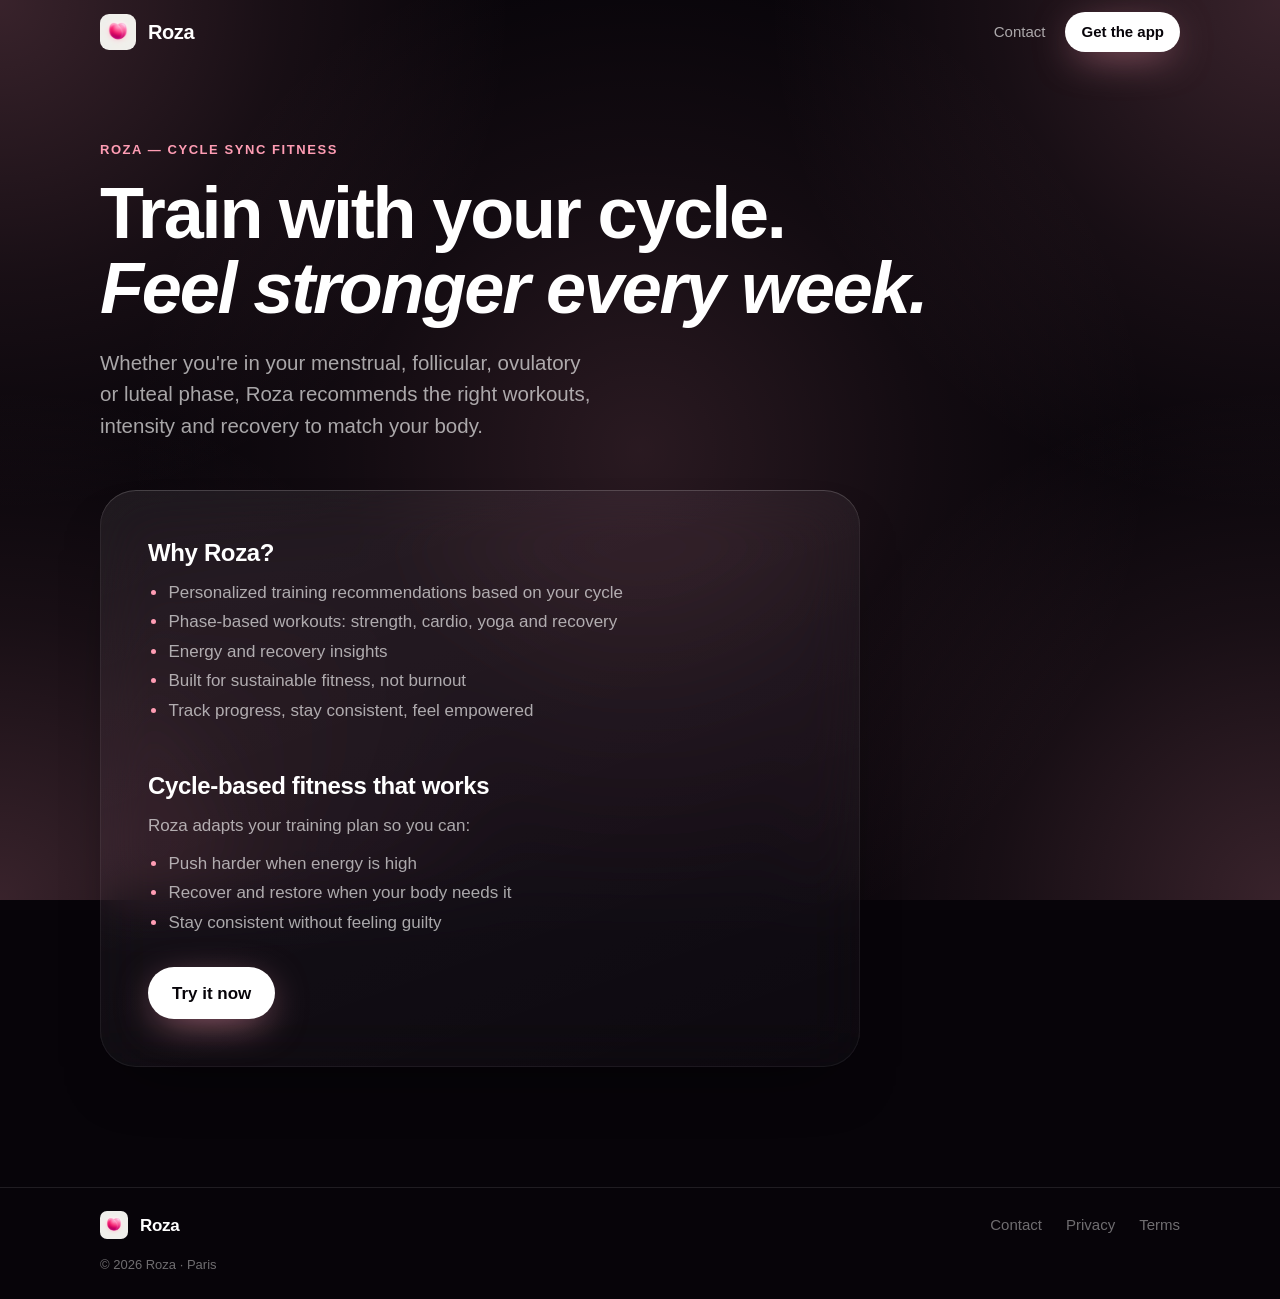
==== marketing/index.html @ 105c507b "Add unlisted Support and Marketing pages for the App Store listing Co-Authored-By: Claude Opus 5.5 <" ====
<!doctype html>
<html lang="en" class="no-js" data-phase="follicular">
<head>
  <meta charset="utf-8">
  <meta name="viewport" content="width=device-width, initial-scale=1, viewport-fit=cover">
  <title>Roza — Cycle Sync Fitness</title>
  <meta name="description" content="Train with your cycle. Roza recommends the right workouts, intensity and recovery for each phase of your month.">
  <!-- Reached from the App Store listing only: kept out of the site's links, the sitemap and search results. -->
  <meta name="robots" content="noindex">
  <link rel="canonical" href="https://rozacyclesync.com/marketing/">
  <meta name="theme-color" content="#070409">
  <meta name="apple-itunes-app" content="app-id=6754796676">
  <link rel="icon" type="image/png" href="/assets/favicon.png">
  <link rel="apple-touch-icon" href="/assets/apple-touch-icon.png">
  <link rel="stylesheet" href="/assets/style.css">
  <script defer src="/assets/main.js"></script>
</head>
<body>
  <a class="skip-link" href="#main">Skip to content</a>

  <div class="sky" aria-hidden="true">
    <span class="sky__pool"></span><span class="sky__pool"></span><span class="sky__pool"></span><span class="sky__pool"></span><span class="sky__pool"></span>
  </div>

  <header class="site-header">
    <div class="wrap">
      <a class="brand" href="/" aria-label="Roza home">
        <img src="/assets/apple-touch-icon.png" alt="" width="36" height="36">
        Roza
      </a>
      <nav class="nav" aria-label="Main">
        <a href="mailto:hello.rozaapp@gmail.com">Contact</a>
        <a class="btn btn--primary btn--small" href="https://apps.apple.com/app/id6754796676">Get the app</a>
      </nav>
    </div>
  </header>

  <main id="main">
    <section class="page-head">
      <div class="wrap">
        <p class="eyebrow">Roza — Cycle Sync Fitness</p>
        <h1>Train with your cycle. <em>Feel stronger every week.</em></h1>
        <p class="lede">Whether you're in your menstrual, follicular, ovulatory or luteal phase, Roza recommends the right workouts, intensity and recovery to match your body.</p>
      </div>
    </section>

    <section class="page-body">
      <div class="wrap">
        <article class="card prose">
          <h2>Why Roza?</h2>
          <ul>
            <li>Personalized training recommendations based on your cycle</li>
            <li>Phase-based workouts: strength, cardio, yoga and recovery</li>
            <li>Energy and recovery insights</li>
            <li>Built for sustainable fitness, not burnout</li>
            <li>Track progress, stay consistent, feel empowered</li>
          </ul>

          <h2>Cycle-based fitness that works</h2>
          <p>Roza adapts your training plan so you can:</p>
          <ul>
            <li>Push harder when energy is high</li>
            <li>Recover and restore when your body needs it</li>
            <li>Stay consistent without feeling guilty</li>
          </ul>

          <div class="hero__actions"><a class="btn btn--primary" href="https://apps.apple.com/app/id6754796676">Try it now</a></div>
        </article>
      </div>
    </section>
  </main>

  <footer class="site-footer">
    <div class="wrap">
      <a class="brand" href="/">
        <img src="/assets/apple-touch-icon.png" alt="" width="28" height="28">
        Roza
      </a>
      <nav class="site-footer__links" aria-label="Footer">
        <a href="mailto:hello.rozaapp@gmail.com">Contact</a>
        <a href="/privacy/">Privacy</a>
        <a href="/terms/">Terms</a>
      </nav>
      <p class="site-footer__legal">© 2026 Roza · Paris</p>
    </div>
  </footer>
</body>
</html>
---- assets/style.css ----
/* Roza — "Mesh Noir", mirrored from the app's DesignSystem package.
   Palette: Roza/Packages/DesignSystem/Sources/DesignSystem/Colors/Palette.swift */

@property --tint {
  syntax: "<color>";
  inherits: true;
  initial-value: #ff9db4;
}

@property --tint-deep {
  syntax: "<color>";
  inherits: true;
  initial-value: #d4536f;
}

@property --lum {
  syntax: "<number>";
  inherits: true;
  initial-value: 0.7;
}

:root {
  color-scheme: dark;

  /* Canvas */
  --noir: #070409;
  --noir-raised: #0d0812;
  --plum: #251e2b;

  /* Labels — the app expresses on-dark roles as alpha-on-white */
  --label-primary: #ffffff;
  --label-secondary: rgb(255 255 255 / 0.64);
  --label-tertiary: rgb(255 255 255 / 0.42);
  --fill: rgb(255 255 255 / 0.06);
  --fill-strong: rgb(255 255 255 / 0.1);
  --separator: rgb(255 255 255 / 0.1);

  /* Phase accents (base / deep) */
  --menstrual: #ff5775;
  --menstrual-deep: #a12341;
  --follicular: #ff9db4;
  --follicular-deep: #d4536f;
  --ovulation: #ffb199;
  --ovulation-deep: #d96a55;
  --luteal: #d6b2ff;
  --luteal-deep: #8a6cc4;

  --tint: var(--follicular);
  --tint-deep: var(--follicular-deep);
  --lum: 0.7;

  /* Spacing — xxxs(4) … xxxl(48); md(16) default gap, lg(20) margins */
  --xxxs: 4px;
  --xxs: 8px;
  --xs: 12px;
  --md: 16px;
  --lg: 20px;
  --xl: 24px;
  --xxl: 32px;
  --xxxl: 48px;

  /* Corner radius — sm(12) … xxl(28), card(36) */
  --r-sm: 12px;
  --r-md: 16px;
  --r-lg: 20px;
  --r-xl: 24px;
  --r-xxl: 28px;
  --r-card: 36px;

  /* Motion */
  --spring: cubic-bezier(0.34, 1.56, 0.64, 1);
  --handoff: cubic-bezier(0.22, 1, 0.36, 1);
  --chrome-fade: 0.6s ease;

  --font: -apple-system, BlinkMacSystemFont, "SF Pro Display", "SF Pro Text", "Inter", "Segoe UI",
    Roboto, "Helvetica Neue", Arial, sans-serif;

  transition: --tint 1.2s var(--handoff), --tint-deep 1.2s var(--handoff), --lum 1.2s var(--handoff);
}

:root[data-phase="menstrual"] {
  --tint: var(--menstrual);
  --tint-deep: var(--menstrual-deep);
  --lum: 0.35;
}

:root[data-phase="follicular"] {
  --tint: var(--follicular);
  --tint-deep: var(--follicular-deep);
  --lum: 0.7;
}

:root[data-phase="ovulation"] {
  --tint: var(--ovulation);
  --tint-deep: var(--ovulation-deep);
  --lum: 1;
}

:root[data-phase="luteal"] {
  --tint: var(--luteal);
  --tint-deep: var(--luteal-deep);
  --lum: 0.6;
}

*,
*::before,
*::after {
  box-sizing: border-box;
}

html {
  scroll-behavior: smooth;
  -webkit-text-size-adjust: 100%;
}

body {
  margin: 0;
  background: var(--noir);
  color: var(--label-primary);
  font-family: var(--font);
  font-size: 17px;
  line-height: 1.5;
  -webkit-font-smoothing: antialiased;
  overflow-x: hidden;
}

img {
  display: block;
  max-width: 100%;
}

a {
  color: inherit;
}

:focus-visible {
  outline: 2px solid var(--tint);
  outline-offset: 3px;
}

.skip-link {
  position: absolute;
  left: var(--md);
  top: -100px;
  z-index: 100;
  padding: var(--xxs) var(--md);
  border-radius: 999px;
  background: var(--label-primary);
  color: var(--noir);
  font-weight: 600;
  text-decoration: none;
}

.skip-link:focus {
  top: var(--md);
}

/* ---------- Sky: the app's drifting 3×3 mesh, as five breathing pools ---------- */

.sky {
  position: fixed;
  inset: 0;
  z-index: -1;
  overflow: hidden;
  background: var(--noir);
  pointer-events: none;
}

.sky__pool {
  position: absolute;
  width: 80vmax;
  height: 80vmax;
  margin: -40vmax 0 0 -40vmax;
  border-radius: 50%;
  background: radial-gradient(
    closest-side,
    color-mix(in srgb, var(--tint) 20%, transparent),
    color-mix(in srgb, var(--tint) 7%, transparent) 55%,
    transparent
  );
  animation: pool-breathe 12s ease-in-out infinite alternate, pool-drift 24s ease-in-out infinite;
}

.sky__pool:nth-child(1) { left: 0; top: 0; animation-duration: 8s, 24s; }
.sky__pool:nth-child(2) { left: 100%; top: 0; animation-duration: 12s, 24s; animation-delay: -3s, -6s; }
.sky__pool:nth-child(3) { left: 50%; top: 50%; animation-duration: 6s, 24s; animation-delay: -2s, -12s; opacity: 0.7; }
.sky__pool:nth-child(4) { left: 0; top: 100%; animation-duration: 12s, 24s; animation-delay: -7s, -18s; }
.sky__pool:nth-child(5) { left: 100%; top: 100%; animation-duration: 8s, 24s; animation-delay: -5s, -3s; }

@keyframes pool-breathe {
  from { opacity: 0.35; }
  to { opacity: 1; }
}

@keyframes pool-drift {
  0%, 100% { transform: translate(0, 0); }
  25% { transform: translate(6vmax, -4vmax); }
  50% { transform: translate(-3vmax, 5vmax); }
  75% { transform: translate(-6vmax, -2vmax); }
}

/* ---------- Layout ---------- */

.wrap {
  width: 100%;
  max-width: 1120px;
  margin: 0 auto;
  padding: 0 var(--lg);
}

section {
  padding: 120px 0;
}

.eyebrow {
  display: inline-flex;
  align-items: center;
  gap: var(--xxs);
  margin: 0 0 var(--md);
  color: var(--tint);
  font-size: 13px;
  font-weight: 600;
  letter-spacing: 0.12em;
  text-transform: uppercase;
}

h1,
h2,
h3 {
  margin: 0;
  font-weight: 700;
  letter-spacing: -0.03em;
  line-height: 1.05;
  text-wrap: balance;
}

h1 {
  font-size: clamp(44px, 7.2vw, 88px);
}

h2 {
  font-size: clamp(34px, 5vw, 56px);
}

h3 {
  font-size: 21px;
  letter-spacing: -0.015em;
  line-height: 1.2;
}

p {
  margin: 0;
  text-wrap: pretty;
}

.lede {
  color: var(--label-secondary);
  font-size: clamp(18px, 1.6vw, 21px);
  line-height: 1.55;
}

.muted {
  color: var(--label-secondary);
}

.section-head {
  max-width: 720px;
  margin-bottom: var(--xxxl);
}

.section-head .lede {
  margin-top: var(--md);
}

/* ---------- Glass card ---------- */

.card {
  position: relative;
  padding: var(--xxl);
  border-radius: var(--r-card);
  background: linear-gradient(160deg, rgb(255 255 255 / 0.07), rgb(255 255 255 / 0.025));
  box-shadow:
    inset 0 1px 0 rgb(255 255 255 / 0.12),
    inset 0 0 0 1px rgb(255 255 255 / 0.06),
    0 30px 60px -30px rgb(0 0 0 / 0.6);
  -webkit-backdrop-filter: blur(28px) saturate(1.4);
  backdrop-filter: blur(28px) saturate(1.4);
}

/* ---------- Buttons ---------- */

.btn {
  display: inline-flex;
  align-items: center;
  justify-content: center;
  gap: var(--xxs);
  min-height: 52px;
  padding: 0 var(--xl);
  border: 0;
  border-radius: 999px;
  font: inherit;
  font-size: 17px;
  font-weight: 600;
  text-decoration: none;
  cursor: pointer;
  transition: transform 0.35s var(--spring), background-color var(--chrome-fade), box-shadow var(--chrome-fade);
  -webkit-tap-highlight-color: transparent;
}

.btn:active {
  transform: scale(0.96);
}

.btn--primary {
  background: var(--label-primary);
  color: var(--noir);
  box-shadow: 0 10px 40px -10px color-mix(in srgb, var(--tint) 70%, transparent);
}

.btn--primary:hover {
  box-shadow: 0 14px 50px -8px color-mix(in srgb, var(--tint) 90%, transparent);
}

.btn--secondary {
  background: var(--fill-strong);
  color: var(--label-primary);
}

.btn--secondary:hover {
  background: rgb(255 255 255 / 0.14);
}

.btn--small {
  min-height: 40px;
  padding: 0 var(--md);
  font-size: 15px;
}

.btn svg {
  width: 20px;
  height: 20px;
  flex: none;
}

/* ---------- Chips ---------- */

.chip {
  display: inline-flex;
  align-items: center;
  min-height: 28px;
  padding: 0 var(--xs);
  border-radius: 999px;
  background: color-mix(in srgb, var(--c, var(--tint)) 16%, transparent);
  color: var(--c, var(--tint));
  font-size: 12px;
  font-weight: 600;
  letter-spacing: 0.08em;
  text-transform: uppercase;
  white-space: nowrap;
}

.chip--neutral {
  background: var(--fill);
  color: var(--label-secondary);
  letter-spacing: 0;
  text-transform: none;
  font-size: 13px;
}

/* ---------- Header ---------- */

.site-header {
  position: sticky;
  top: 0;
  z-index: 50;
  padding: var(--xs) 0;
  transition: background-color var(--chrome-fade), box-shadow var(--chrome-fade);
}

.site-header.is-scrolled {
  background: rgb(7 4 9 / 0.6);
  box-shadow: inset 0 -1px 0 var(--separator);
  -webkit-backdrop-filter: blur(24px) saturate(1.4);
  backdrop-filter: blur(24px) saturate(1.4);
}

.site-header .wrap {
  display: flex;
  align-items: center;
  justify-content: space-between;
  gap: var(--md);
}

.brand {
  display: inline-flex;
  align-items: center;
  gap: var(--xs);
  font-size: 20px;
  font-weight: 700;
  letter-spacing: -0.02em;
  text-decoration: none;
}

.brand img {
  width: 36px;
  height: 36px;
  border-radius: 9px;
}

.nav {
  display: flex;
  align-items: center;
  gap: var(--xxs);
}

.nav a:not(.btn) {
  padding: var(--xxs) var(--xs);
  border-radius: 999px;
  color: var(--label-secondary);
  font-size: 15px;
  font-weight: 500;
  text-decoration: none;
  transition: color var(--chrome-fade), background-color var(--chrome-fade);
}

.nav a:not(.btn):hover,
.nav a[aria-current="page"] {
  color: var(--label-primary);
  background: var(--fill);
}

@media (max-width: 720px) {
  .nav a:not(.btn) {
    display: none;
  }
}

/* ---------- Hero ---------- */

.hero {
  display: flex;
  align-items: center;
  min-height: calc(100svh - 64px);
  padding: 24px 0 64px;
  /* The phone's glow bleeds past its frame; keep it from widening the page. */
  overflow-x: clip;
}

.hero .wrap {
  display: flex;
  flex-direction: column;
  align-items: center;
  gap: var(--xxl);
  text-align: center;
}

/* One line at every width: the headline runs about 14.6× its font size, so 5.8vw still fits a
   320px phone inside the 20px margins. */
.hero h1 {
  font-size: clamp(18px, 5.8vw, 44px);
  white-space: nowrap;
}

.hero h1 em {
  font-style: normal;
  background: linear-gradient(100deg, var(--tint), color-mix(in srgb, var(--tint) 55%, white));
  -webkit-background-clip: text;
  background-clip: text;
  color: transparent;
}

.hero__actions {
  display: flex;
  flex-wrap: wrap;
  gap: var(--xs);
  margin-top: var(--xxl);
}

/* An iPhone frame around a real simulator capture of Home. */
.phone {
  position: relative;
  /* Fits the whole phone under the header on a short laptop screen. */
  width: max(260px, min(340px, 78vw, calc((100svh - 260px) / 2.17)));
  padding: 11px;
  border-radius: 58px;
  background: linear-gradient(150deg, #3a3140, #120d16 45%, #2a2230);
  box-shadow:
    inset 0 0 0 1px rgb(255 255 255 / 0.14),
    0 40px 80px -30px rgb(0 0 0 / 0.8);
  animation: phone-float 8s ease-in-out infinite;
}

.phone::before {
  content: "";
  position: absolute;
  inset: -30% -50%;
  z-index: -1;
  border-radius: 50%;
  background: radial-gradient(
    closest-side,
    color-mix(in srgb, var(--tint) 35%, transparent),
    color-mix(in srgb, var(--tint) 10%, transparent) 60%,
    transparent
  );
  pointer-events: none;
}

.phone img {
  width: 100%;
  height: auto;
  border-radius: 47px;
}

@keyframes phone-float {
  0%, 100% { transform: translateY(0); }
  50% { transform: translateY(-10px); }
}

.link {
  color: var(--tint);
  font-weight: 600;
  text-decoration: none;
}

.link:hover {
  text-decoration: underline;
  text-underline-offset: 3px;
}

/* ---------- Footer ---------- */

.site-footer {
  padding: var(--xl) 0;
  box-shadow: inset 0 1px 0 var(--separator);
  color: var(--label-tertiary);
  font-size: 15px;
}

.site-footer .wrap {
  display: flex;
  flex-wrap: wrap;
  align-items: center;
  gap: var(--md) var(--xl);
}

.site-footer .brand {
  font-size: 17px;
  color: var(--label-primary);
}

.site-footer .brand img {
  width: 28px;
  height: 28px;
  border-radius: 7px;
}

.site-footer__links {
  display: flex;
  gap: var(--xl);
  margin-left: auto;
}

.site-footer a {
  text-decoration: none;
}

.site-footer__links a:hover {
  color: var(--label-primary);
}

.site-footer__legal {
  width: 100%;
  font-size: 13px;
}

@media (max-width: 560px) {
  .site-footer__links {
    margin-left: 0;
    width: 100%;
  }
}

/* ---------- Inner pages (legal) ---------- */

.page-head {
  padding: 72px 0 var(--xxxl);
}

.page-head h1 {
  font-size: clamp(40px, 6vw, 72px);
}

.page-head .lede {
  max-width: 44ch;
  margin-top: var(--lg);
}

.page-body {
  padding: 0 0 120px;
}

.prose {
  max-width: 760px;
  padding: var(--xxxl);
}

.prose .updated {
  color: var(--label-tertiary);
  font-size: 15px;
}

.prose h2 {
  margin: var(--xxxl) 0 var(--xs);
  font-size: 24px;
  letter-spacing: -0.015em;
  line-height: 1.25;
}

.prose > :first-child {
  margin-top: 0;
}

.prose h3 {
  margin: var(--xl) 0 var(--xxs);
  font-size: 18px;
}

.prose p,
.prose li {
  color: var(--label-secondary);
}

.prose p + p {
  margin-top: var(--xs);
}

.prose ul {
  margin: var(--xs) 0;
  padding-left: 1.2em;
}

.prose li + li {
  margin-top: var(--xxxs);
}

.prose li::marker {
  color: var(--tint);
}

.prose a:not(.btn) {
  color: var(--tint);
}

@media (max-width: 720px) {
  .prose {
    padding: var(--xl);
  }
}

/* A short page still keeps its footer at the bottom. */
body {
  display: flex;
  flex-direction: column;
  min-height: 100svh;
}

main {
  flex: 1;
}

/* ---------- Reduced motion ---------- */

@media (prefers-reduced-motion: reduce) {
  html {
    scroll-behavior: auto;
  }

  *,
  *::before,
  *::after {
    animation: none !important;
  }
}
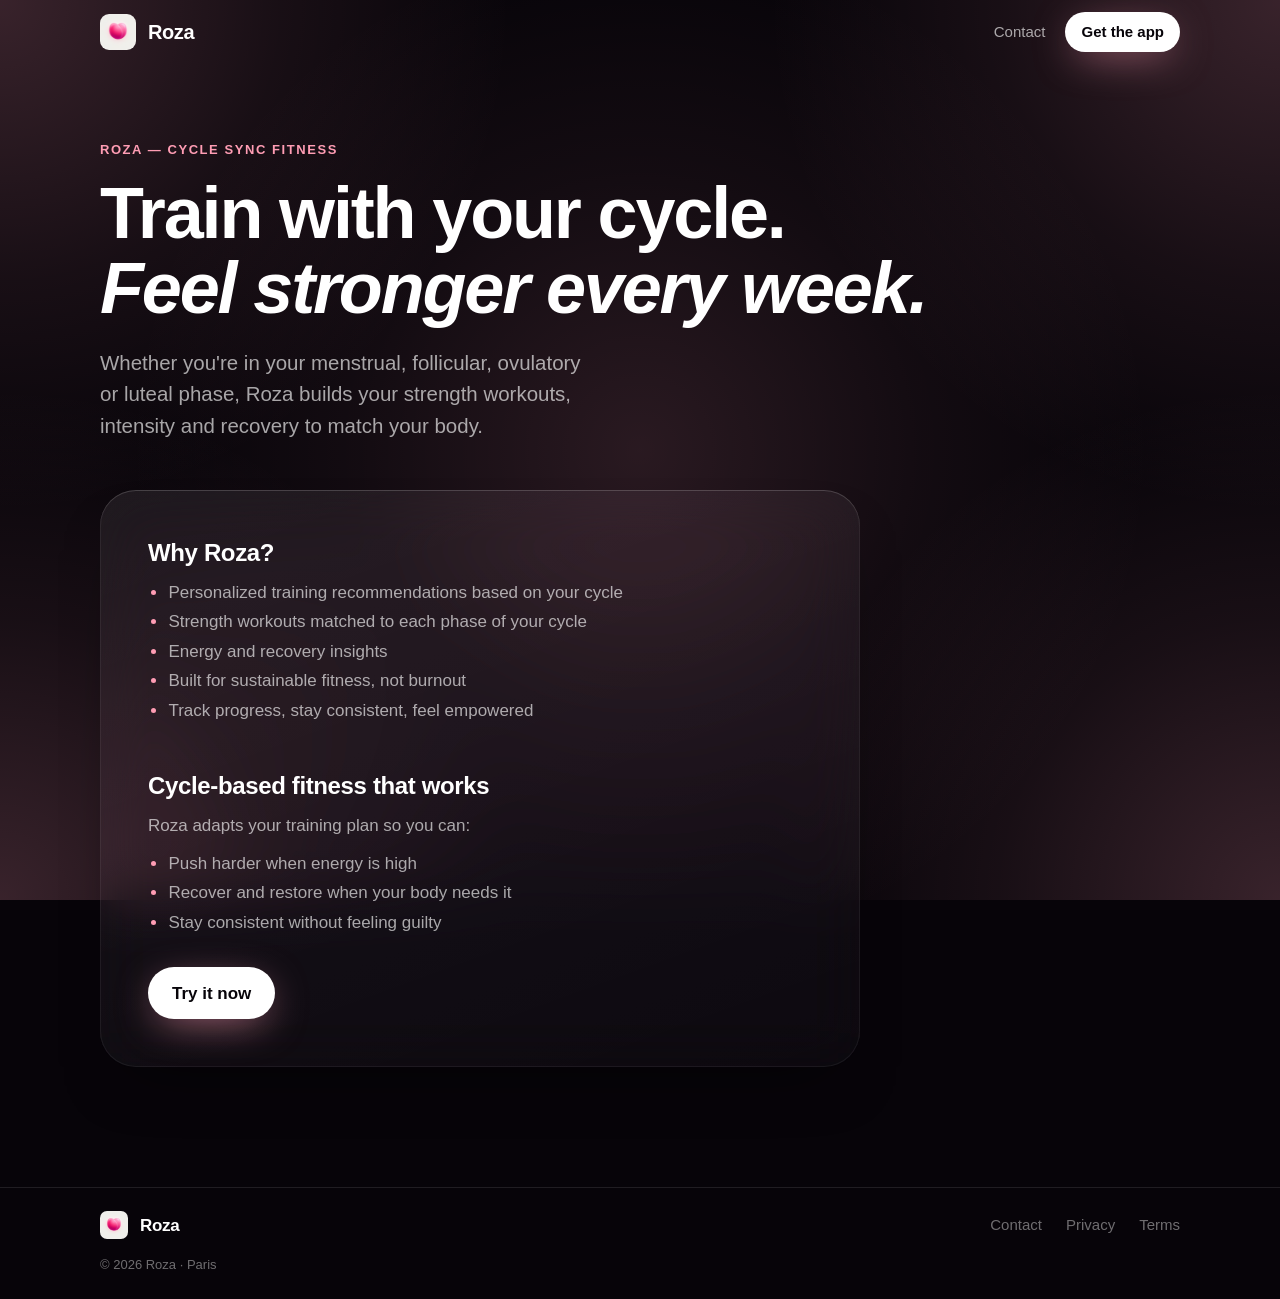
==== commit fe932d05: "Say Roza is strength training on the Marketing page Co-Authored-By: Claude Opus 5.5 <noreply@anthrop" ====
--- a/marketing/index.html
+++ b/marketing/index.html
@@ -4,7 +4,7 @@
   <meta charset="utf-8">
   <meta name="viewport" content="width=device-width, initial-scale=1, viewport-fit=cover">
   <title>Roza — Cycle Sync Fitness</title>
-  <meta name="description" content="Train with your cycle. Roza recommends the right workouts, intensity and recovery for each phase of your month.">
+  <meta name="description" content="Train with your cycle. Roza builds your strength workout around each phase of your month, with the right intensity and recovery.">
   <!-- Reached from the App Store listing only: kept out of the site's links, the sitemap and search results. -->
   <meta name="robots" content="noindex">
   <link rel="canonical" href="https://rozacyclesync.com/marketing/">
@@ -40,7 +40,7 @@
       <div class="wrap">
         <p class="eyebrow">Roza — Cycle Sync Fitness</p>
         <h1>Train with your cycle. <em>Feel stronger every week.</em></h1>
-        <p class="lede">Whether you're in your menstrual, follicular, ovulatory or luteal phase, Roza recommends the right workouts, intensity and recovery to match your body.</p>
+        <p class="lede">Whether you're in your menstrual, follicular, ovulatory or luteal phase, Roza builds your strength workouts, intensity and recovery to match your body.</p>
       </div>
     </section>
 
@@ -50,7 +50,7 @@
           <h2>Why Roza?</h2>
           <ul>
             <li>Personalized training recommendations based on your cycle</li>
-            <li>Phase-based workouts: strength, cardio, yoga and recovery</li>
+            <li>Strength workouts matched to each phase of your cycle</li>
             <li>Energy and recovery insights</li>
             <li>Built for sustainable fitness, not burnout</li>
             <li>Track progress, stay consistent, feel empowered</li>
